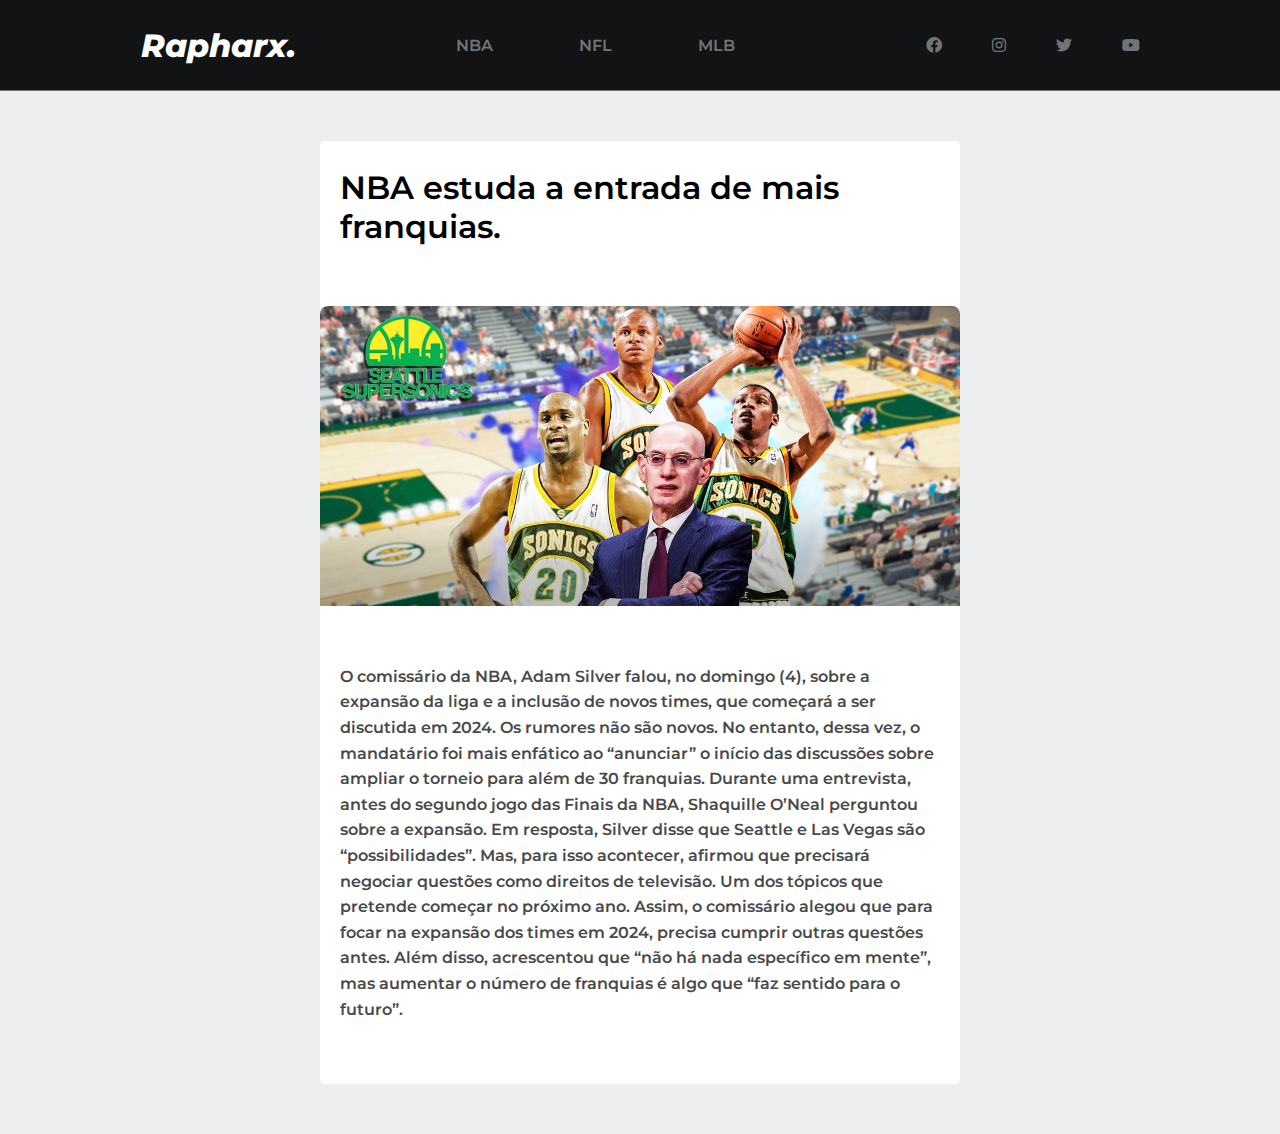
==== noticia-expansao.html @ e3f89a6b "segundo commit" ====
<!DOCTYPE html>
<html lang="PT-BR">

<head>
    <meta charset="UTF-8">
    <meta http-equiv="X-UA-Compatible" content="IE=edge">
    <meta name="viewport" content="width=device-width, initial-scale=1.0">
    <title>Rapharx</title>
    <link rel="stylesheet" href="style.css">
    <link href="assets/fontawesome-free-6.4.0-web/css/all.css" rel="stylesheet">
</head>

<body>
    <header>
        <div class="border-menu">
            <a href="index.html"><span class="title">Rapharx.</span></a>
            <div class="dropdown-conteine">
                <div class="dropdown">
                    <button class="dropbtn">NBA<i class="fa-solid fa-angle-down"></i></button>
                    <div class="dropdown-content">
                        <a href="#">Power Rankings</a>
                        <a href="noticias-nba.html">Noticias</a>
                        <a href="#">Playoffs</a>
                        <a href="#">Draft</a>
                    </div>
                </div>
                <div class="dropdown">
                    <button class="dropbtn">NFL<i class="fa-solid fa-angle-down"></i></button>
                    <div class="dropdown-content">
                        <a href="#">Power Rankings</a>
                        <a href="noticias-nfl.html">Noticias</a>
                        <a href="#">Playoffs</a>
                        <a href="#">Draft</a>
                    </div>
                </div>
                <div class="dropdown">
                    <button class="dropbtn">MLB<i class="fa-solid fa-angle-down"></i></button>
                    <div class="dropdown-content">
                        <a href="#">Power Rankings</a>
                        <a href="noticias-mlb.html">Noticias</a>
                        <a href="#"></a>
                    </div>
                </div>
            </div>
            <div class="icons-conteiner">
                <i class="fa-brands fa-facebook" style="color: #737478;"></i>
                <i class="fa-brands fa-instagram" style="color: #737478;"></i>
                <i class="fa-brands fa-twitter" style="color: #737478;"></i>
                <i class="fa-brands fa-youtube" style="color: #737478;"></i>
            </div>
        </div>
    </header>
    <main>
        <div class="feed-container">
            <h1>NBA estuda a entrada de mais franquias.</h1>
            <img src="assets/manchete2.png">
            <h3>O comissário da NBA, Adam Silver falou, no domingo (4), sobre a expansão da liga e a inclusão de novos times, que começará a ser discutida em 2024. Os rumores não são novos. No entanto, dessa vez, o mandatário foi mais enfático ao “anunciar” o início das discussões sobre ampliar o torneio para além de 30 franquias. Durante uma entrevista, antes do segundo jogo das Finais da NBA, Shaquille O’Neal perguntou sobre a expansão. Em resposta, Silver disse que Seattle e Las Vegas são “possibilidades”. Mas, para isso acontecer, afirmou que precisará negociar questões como direitos de televisão. Um dos tópicos que pretende começar no próximo ano. Assim, o comissário alegou que para focar na expansão dos times em 2024, precisa cumprir outras questões antes. Além disso, acrescentou que “não há nada específico em mente”, mas aumentar o número de franquias é algo que “faz sentido para o futuro”.
            </h3>
        <div>
    </main>
</body>
</html>
---- style.css ----
@import url('https://fonts.googleapis.com/css2?family=Roboto+Condensed:wght@300;700&family=Roboto:wght@300;400;500;700&display=swap');
@import url('https://fonts.googleapis.com/css2?family=Montserrat:wght@300;400;600;800&family=Roboto+Condensed:wght@300;700&family=Roboto:wght@300;400;500;700&display=swap');

body {
    margin: 0px;
    background: #edeef0;
}

main {
        
    display: flex;
    align-items: center;
    justify-content: center;
}

a {
    text-decoration: none;
}

 
::-webkit-scrollbar {
  width: 9px;
}


::-webkit-scrollbar-track {
  border-radius: 10px;
  background: #f3f3f3;
}


::-webkit-scrollbar-thumb {
  background: #cccccc;
  border-radius: 50px;
}
 
::-webkit-scrollbar-thumb:hover {
    background: #c4c4c4;
  }

.title {
    font-family: 'Montserrat';
    font-weight: 800;
    font-size: 32px;
    padding: 8px 0;
    font-style: italic;
}

.box-click {
    text-decoration: none;
    color: black;
}

.border-menu {
    border-bottom: 1px solid #706f72;
    background-color: #111315;
    color: #ffffff;
    min-height: 90px;
    display: flex;
    flex-wrap: wrap;
    align-items: center;
    justify-content: space-evenly;
}


.dropdown-conteine {
    display: flex;
    gap: 16px;
    flex-wrap: wrap;
}

.dropdown {
    font-family: 'Montserrat';
}

.dropbtn {
    color: #737478;
    background: transparent;
    padding: 14px 20px;
    font-size: 16px;
    border: none;
    border-radius: 32px;
    cursor: pointer;
    font-weight: 600;
    transition: all ease 200ms;
    font-family: 'Montserrat';
    margin-right: 16px;
}

.dropbtn i {
    margin-left: 0px;
    transform: rotate(-90deg);
    color: transparent;
    transition: all ease 200ms;
}

.dropdown-content {
    display: none;
    position: absolute;
    background: transparent;
    padding-top: 16px;
    min-width: 10rem;
    box-shadow: 0px 4px 8px 0px rgba(0, 0, 0, 0.1);
    z-index: 1;
    border-radius: 16px;
}

.dropdown:hover .dropdown-content {
    display: block;
}

.dropdown-content a {
    background-color: #ffffff;
    color: black;
    padding: 12px 16px;
    text-decoration: none;
    display: block;
}

.dropdown-content a:first-child {
    border-top-right-radius: 16px;
    border-top-left-radius: 16px;
}

.dropdown-content a:last-child {
    border-bottom-right-radius: 16px;
    border-bottom-left-radius: 16px;
}

.dropdown-content a:hover {
    background-color: #ddd;
}

.dropdown:hover .dropbtn {
    color: #ffffff;
    background-color: #1e2021;
    margin-right: 0px;
}

.dropdown:hover .dropbtn i {
    color: #ffffff;
    margin-left: 16px;
    transform: rotate(0deg);
}


.icons-conteiner {
    display: flex;
    gap: 0 50px;
    flex-wrap: wrap;
    left: 30px;  
}


.feed-container {
    display: grid;
    grid-template-columns: 1fr;
    gap: 2rem;
    margin: 50px 0;
    margin-right: 0px;
    margin-left: 0px;
    margin-left: max(15vw, 16px);
    margin-right: max(15vw, 16px);
    background-color: white;
    border-radius: 5px;
    width: 50%;
}

.post {
    box-shadow: 0px 4px 8px 0px rgba(0, 0, 0, 0.1);
    border-radius: 8px;
    margin: 16px;
    display: flex;
    flex-direction: column;
    align-items: start;
}


.feed-container img {
    width: 100%;
    height: 300px;
    border-radius: 8px 8px 0 0;
    max-width: 1200px;
}


.post span {
    padding: 15px 12px;
    font-family: 'Montserrat';
    font-weight: 600;
}

.feed-container h1 {
    padding: 6px 20px;
    font-family: 'Montserrat';
    font-weight: 600;
}

.feed-container h3 {
    font-family: 'Montserrat';
    font-weight: 600;
    font-size: 16px;
    line-height: 1.6;
    margin-bottom: 20px;
    color: #48494a;
    padding: 10px 20px;
}

a .title {
    color: #ffffff;
    text-decoration: none;
    font-family: 'Montserrat';
    font-weight: 800;
    font-size: 32px;
    padding: 8px 0;
    font-style: italic;
}

@media screen and (max-width: 767px) {

.icons-conteiner {
    display: none;
}

.feed-container {
    display: grid;
    grid-template-columns: 1fr;
    gap: 2rem;
    margin: 50px 0;
    background-color: white;
    border-radius: 5px;
    width: 95%;
}

}
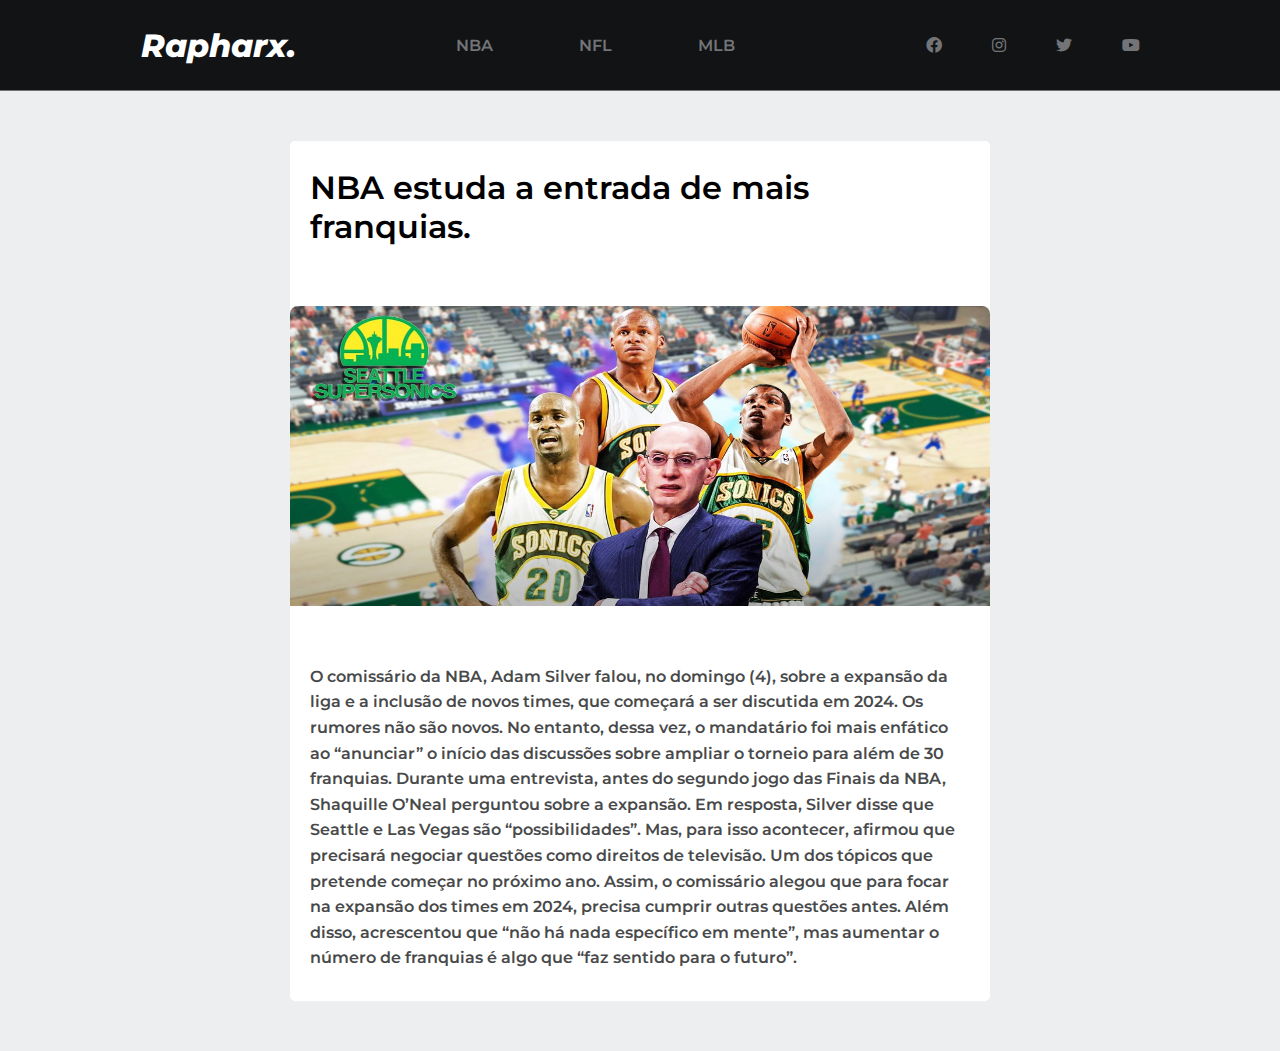
==== commit 2f6442be: "terceiro commit" ====
--- a/noticia-expansao.html
+++ b/noticia-expansao.html
@@ -53,10 +53,10 @@
     <main>
         <div class="feed-container">
             <h1>NBA estuda a entrada de mais franquias.</h1>
-            <img src="assets/manchete2.png">
+            <img src="assets/manchete2.png" alt="Adam Silver o comissário da liga, junto de 3 outros jogadores do antigo Seattle Supersonics. Gary Payton, Ray Allen e Kevin Durant">
             <h3>O comissário da NBA, Adam Silver falou, no domingo (4), sobre a expansão da liga e a inclusão de novos times, que começará a ser discutida em 2024. Os rumores não são novos. No entanto, dessa vez, o mandatário foi mais enfático ao “anunciar” o início das discussões sobre ampliar o torneio para além de 30 franquias. Durante uma entrevista, antes do segundo jogo das Finais da NBA, Shaquille O’Neal perguntou sobre a expansão. Em resposta, Silver disse que Seattle e Las Vegas são “possibilidades”. Mas, para isso acontecer, afirmou que precisará negociar questões como direitos de televisão. Um dos tópicos que pretende começar no próximo ano. Assim, o comissário alegou que para focar na expansão dos times em 2024, precisa cumprir outras questões antes. Além disso, acrescentou que “não há nada específico em mente”, mas aumentar o número de franquias é algo que “faz sentido para o futuro”.
             </h3>
-        <div>
+        </div>
     </main>
 </body>
 </html>--- a/style.css
+++ b/style.css
@@ -38,7 +38,7 @@
     background: #c4c4c4;
   }
 
-.title {
+  .title {
     font-family: 'Montserrat';
     font-weight: 800;
     font-size: 32px;
@@ -163,7 +163,7 @@
     margin-right: max(15vw, 16px);
     background-color: white;
     border-radius: 5px;
-    width: 50%;
+    width: 700px;
 }
 
 .post {
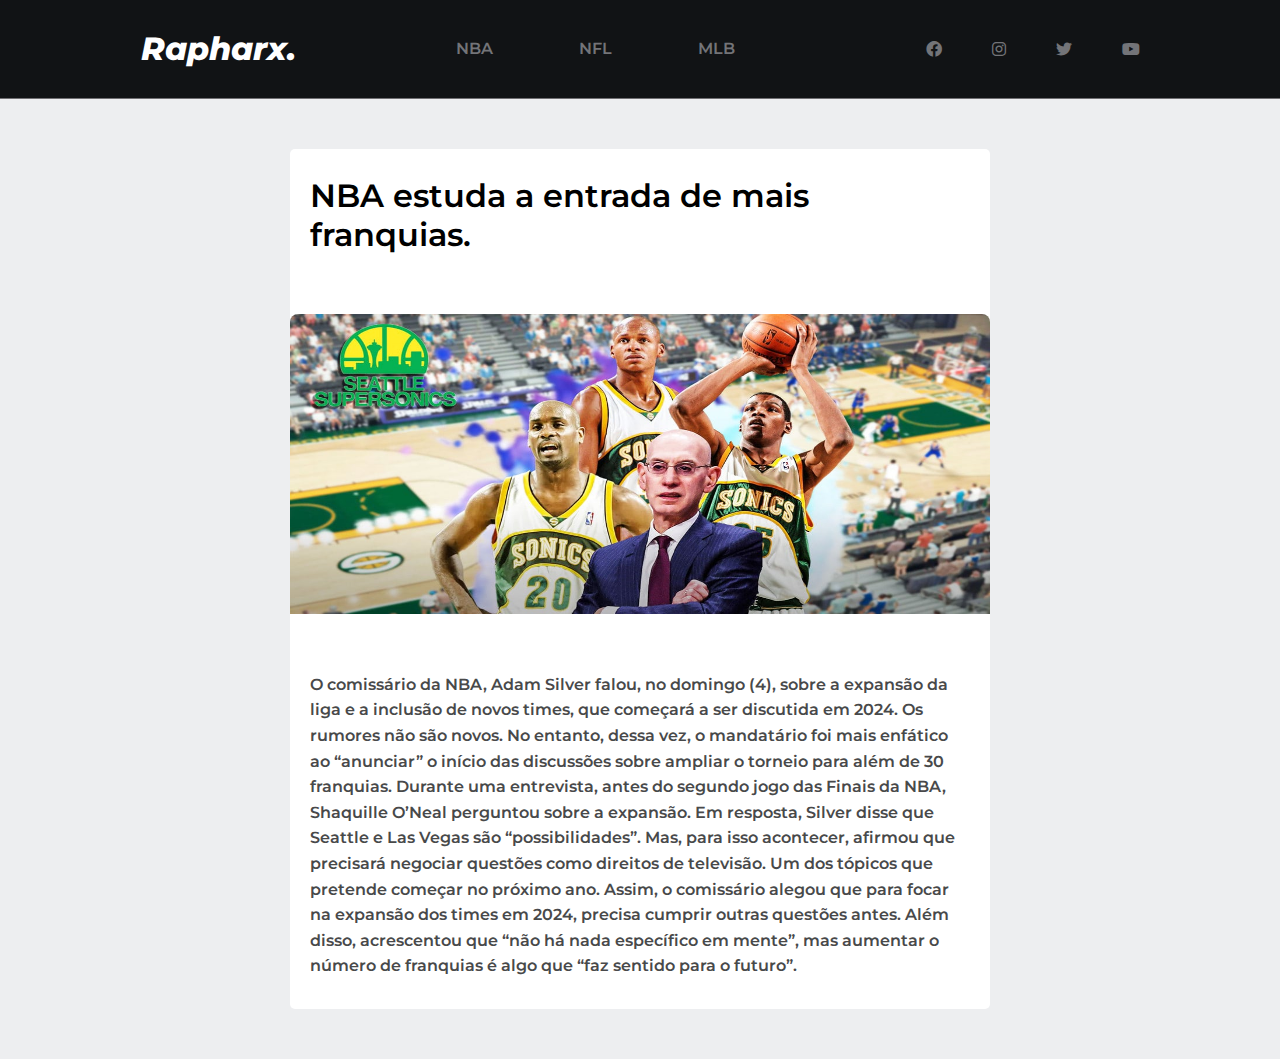
==== commit efbea131: "noticia-expansao.html" ====
--- a/noticia-expansao.html
+++ b/noticia-expansao.html
@@ -13,32 +13,27 @@
 <body>
     <header>
         <div class="border-menu">
-            <a href="index.html"><span class="title">Rapharx.</span></a>
+            <a href="index.html"><h1 class="title">Rapharx.</h1></a>
             <div class="dropdown-conteine">
                 <div class="dropdown">
-                    <button class="dropbtn">NBA<i class="fa-solid fa-angle-down"></i></button>
+                    <div class="dropbtn">NBA<i class="fa-solid fa-angle-down"></i></div>
                     <div class="dropdown-content">
-                        <a href="#">Power Rankings</a>
-                        <a href="noticias-nba.html">Noticias</a>
-                        <a href="#">Playoffs</a>
-                        <a href="#">Draft</a>
+                        <a href="index.html" accesskey="1">Power Rankings</a>
+                        <a href="noticias-nba.html" accesskey="2">Noticias</a>
                     </div>
                 </div>
                 <div class="dropdown">
-                    <button class="dropbtn">NFL<i class="fa-solid fa-angle-down"></i></button>
+                    <div class="dropbtn">NFL<i class="fa-solid fa-angle-down"></i></div>
                     <div class="dropdown-content">
-                        <a href="#">Power Rankings</a>
-                        <a href="noticias-nfl.html">Noticias</a>
-                        <a href="#">Playoffs</a>
-                        <a href="#">Draft</a>
+                        <a href="index.html" accesskey="1">Power Rankings</a>
+                        <a href="noticias-nfl.html" accesskey="2">Noticias</a>
                     </div>
                 </div>
                 <div class="dropdown">
-                    <button class="dropbtn">MLB<i class="fa-solid fa-angle-down"></i></button>
+                    <div class="dropbtn">MLB<i class="fa-solid fa-angle-down"></i></div>
                     <div class="dropdown-content">
-                        <a href="#">Power Rankings</a>
-                        <a href="noticias-mlb.html">Noticias</a>
-                        <a href="#"></a>
+                        <a href="index.html" accesskey="1">Power Rankings</a>
+                        <a href="noticias-mlb.html" accesskey="2">Noticias</a>
                     </div>
                 </div>
             </div>
@@ -59,4 +54,4 @@
         </div>
     </main>
 </body>
-</html>+</html>
--- a/style.css
+++ b/style.css
@@ -11,6 +11,11 @@
     display: flex;
     align-items: center;
     justify-content: center;
+}
+
+.post h2:hover {
+     text-decoration: underline;
+    color: red;
 }
 
 a {
@@ -184,7 +189,7 @@
 }
 
 
-.post span {
+.post h2 {
     padding: 15px 12px;
     font-family: 'Montserrat';
     font-weight: 600;
@@ -235,4 +240,3 @@
 }
 
 
-
